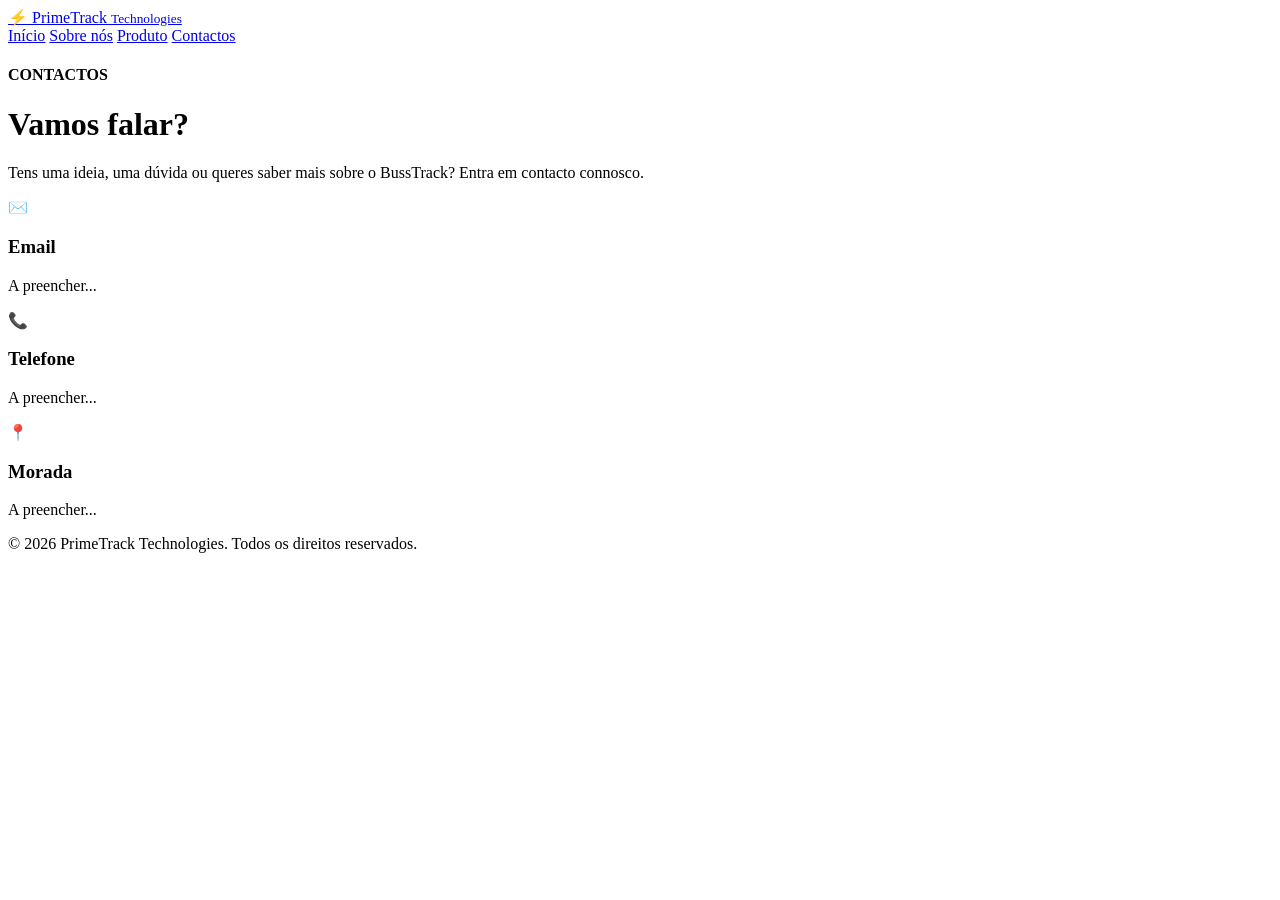
==== contactos.html @ 8f0a6c94 "Add files via upload" ====
<!DOCTYPE html>
<html lang="pt-PT">
<head>
    <meta charset="UTF-8">
    <meta name="viewport" content="width=device-width, initial-scale=1.0">
    <title>Contactos - PrimeTrack Technologies</title>
    <link rel="stylesheet" href="css/style.css">
</head>
<body class="pagina-clara">

    <header class="topo">
        <a href="index.html" class="logo">
            <span class="logo-icon">⚡</span>
            <span class="logo-nome">PrimeTrack</span>
            <small>Technologies</small>
        </a>
        <nav class="menu">
            <a href="index.html">Início</a>
            <a href="sobre.html">Sobre nós</a>
            <a href="produto.html">Produto</a>
            <a href="contactos.html" class="ativo">Contactos</a>
        </nav>
    </header>

    <main class="centro">
        <h4 class="eyebrow">CONTACTOS</h4>
        <h1>Vamos falar?</h1>
        <p class="intro">Tens uma ideia, uma dúvida ou queres saber mais sobre o BussTrack? Entra em contacto connosco.</p>

        <div class="tres-cartoes">
            <div class="cartao"><span class="icone">✉️</span><h3>Email</h3><p>A preencher...</p></div>
            <div class="cartao"><span class="icone">📞</span><h3>Telefone</h3><p>A preencher...</p></div>
            <div class="cartao"><span class="icone">📍</span><h3>Morada</h3><p>A preencher...</p></div>
        </div>
    </main>

    <footer class="rodape">© 2026 PrimeTrack Technologies. Todos os direitos reservados.</footer>

    <script src="js/script.js"></script>
</body>
</html>
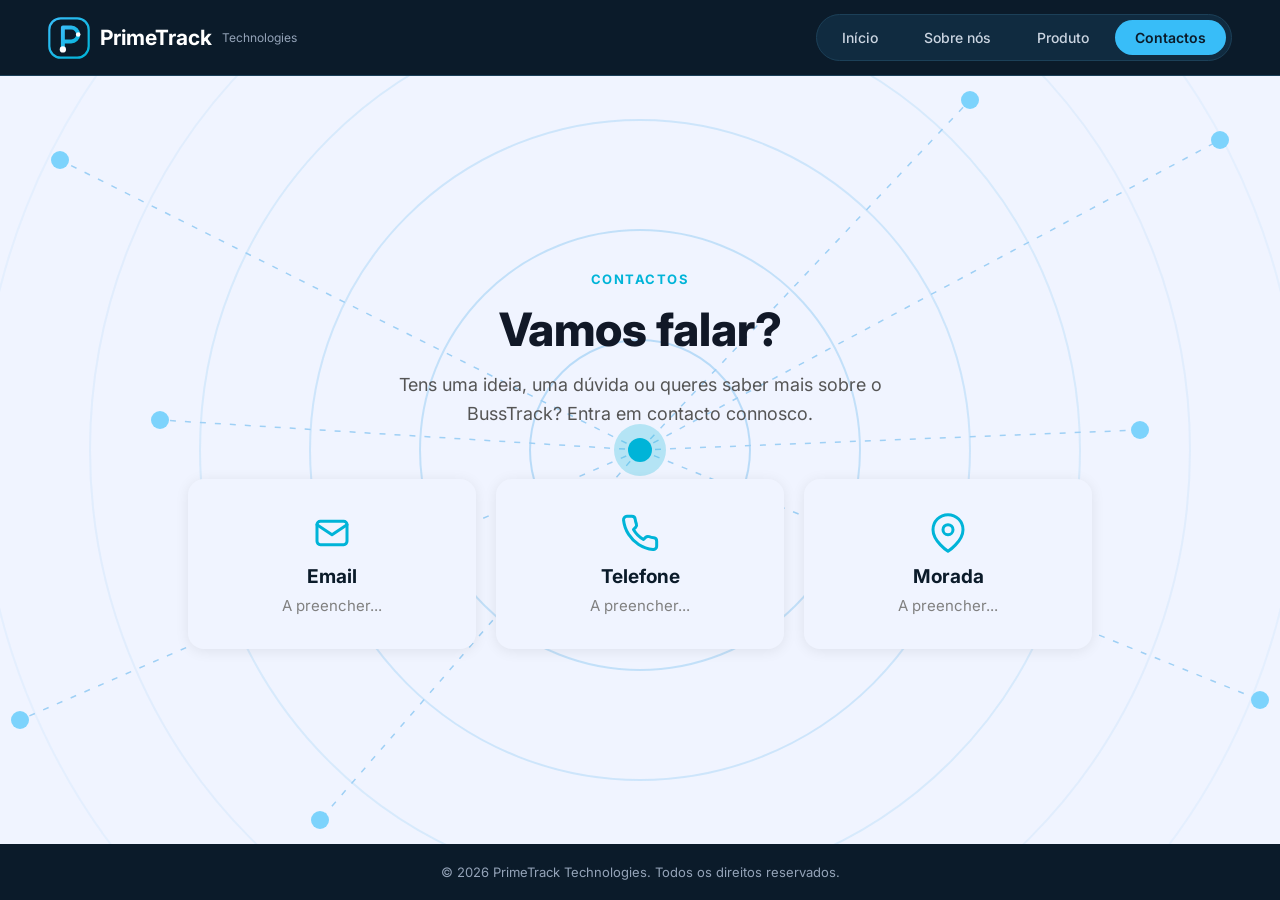
==== commit 2e06c075: "Melhorias na estrutura, design do site. Falta prenecher algumas coisas mas a base está completa!" ====
--- a/contactos.html
+++ b/contactos.html
@@ -4,13 +4,14 @@
     <meta charset="UTF-8">
     <meta name="viewport" content="width=device-width, initial-scale=1.0">
     <title>Contactos - PrimeTrack Technologies</title>
+    <link rel="icon" type="image/svg+xml" href="img/favicon.svg">
     <link rel="stylesheet" href="css/style.css">
 </head>
-<body class="pagina-clara">
+<body class="pagina-clara pagina-contactos">
 
     <header class="topo">
         <a href="index.html" class="logo">
-            <span class="logo-icon">⚡</span>
+            <img class="logo-img" src="img/logo.svg" alt="Logótipo PrimeTrack Technologies">
             <span class="logo-nome">PrimeTrack</span>
             <small>Technologies</small>
         </a>
@@ -28,9 +29,9 @@
         <p class="intro">Tens uma ideia, uma dúvida ou queres saber mais sobre o BussTrack? Entra em contacto connosco.</p>
 
         <div class="tres-cartoes">
-            <div class="cartao"><span class="icone">✉️</span><h3>Email</h3><p>A preencher...</p></div>
-            <div class="cartao"><span class="icone">📞</span><h3>Telefone</h3><p>A preencher...</p></div>
-            <div class="cartao"><span class="icone">📍</span><h3>Morada</h3><p>A preencher...</p></div>
+            <div class="cartao"><span class="icone"><img class="icone-img" src="img/icons/email.svg" alt=""></span><h3>Email</h3><p>A preencher...</p></div>
+            <div class="cartao"><span class="icone"><img class="icone-img" src="img/icons/telefone.svg" alt=""></span><h3>Telefone</h3><p>A preencher...</p></div>
+            <div class="cartao"><span class="icone"><img class="icone-img" src="img/icons/morada.svg" alt=""></span><h3>Morada</h3><p>A preencher...</p></div>
         </div>
     </main>
 
--- a/css/style.css
+++ b/css/style.css
@@ -0,0 +1,487 @@
+/* =========================================
+   PrimeTrack Technologies - style.css
+   Mesmas cores e fontes do BussTrack
+   ========================================= */
+@import url('https://fonts.googleapis.com/css2?family=Inter:wght@400;500;600;700;800&family=Montserrat:wght@600&display=swap');
+
+:root {
+    --azul-escuro: #0b1b2a;
+    --azul-caixa: #0b2a3b;
+    --azul-borda: #006b91;
+    --ciano: #38bdf8;
+    --ciano-forte: #00b4d8;
+    --texto: #111827;
+    --cinza: #94a3b8;
+    --cinza-claro: #cbd5e1;
+    --fundo-claro: #f0f4ff;
+}
+
+* { margin: 0; padding: 0; box-sizing: border-box; }
+
+body {
+    font-family: 'Inter', Arial, sans-serif;
+    color: var(--texto);
+    background: white;
+    min-height: 100vh;
+    display: flex;
+    flex-direction: column;
+}
+a { text-decoration: none; color: inherit; }
+
+/* =========================================
+   TOPO
+   ========================================= */
+.topo {
+    height: 76px;
+    flex-shrink: 0;
+    display: flex;
+    align-items: center;
+    justify-content: space-between;
+    padding: 0 48px;
+    background-color: var(--azul-escuro);
+    color: white;
+    border-bottom: 1px solid #1c4058;
+}
+.logo { display: flex; align-items: center; gap: 10px; }
+.logo-img { width: 42px; height: 42px; }
+.logo-nome { font-size: 21px; font-weight: 700; }
+.logo small { font-size: 12px; color: var(--cinza); }
+
+.menu {
+    display: flex;
+    gap: 6px;
+    background-color: #102b40;
+    border: 1px solid #1c4058;
+    border-radius: 50px;
+    padding: 5px;
+}
+.menu a {
+    padding: 9px 20px;
+    border-radius: 50px;
+    font-size: 14px;
+    font-weight: 500;
+    color: var(--cinza-claro);
+    transition: all .2s;
+}
+.menu a:hover { color: var(--ciano); }
+.menu a.ativo { background-color: var(--ciano); color: var(--azul-escuro); font-weight: 600; }
+
+/* =========================================
+   ELEMENTOS COMUNS
+   ========================================= */
+.eyebrow {
+    color: var(--ciano-forte);
+    font-size: 13px;
+    font-weight: 700;
+    letter-spacing: 1.5px;
+    margin-bottom: 14px;
+}
+.badge {
+    display: inline-block;
+    padding: 8px 16px;
+    background-color: #102b40;
+    border: 1px solid #1c4058;
+    border-radius: 50px;
+    color: var(--ciano);
+    font-size: 13px;
+    font-weight: 500;
+    margin-bottom: 22px;
+}
+.botoes { display: flex; gap: 14px; flex-wrap: wrap; }
+.btn-primario, .btn-secundario {
+    display: inline-block;
+    padding: 14px 26px;
+    border-radius: 8px;
+    font-weight: 700;
+    font-size: 15px;
+    transition: all .25s;
+}
+.btn-primario { background-color: var(--ciano); color: var(--azul-escuro); }
+.btn-secundario { border: 1px solid #475569; color: white; }
+.btn-primario:hover {
+    background-color: #0ea5e9;
+    transform: translateY(-3px);
+    box-shadow: 0 0 10px #0d4579, 0 0 30px #0d4579;
+}
+.btn-secundario:hover { background-color: #1e293b; transform: translateY(-3px); }
+.btn-grande { padding: 18px 34px; font-size: 16px; margin-top: 30px; font-family: 'Montserrat', 'Inter', sans-serif; }
+
+/* =========================================
+   INÍCIO (metade escura / metade clara)
+   ========================================= */
+.split { flex: 1; display: grid; grid-template-columns: 1.1fr .9fr; }
+.split-esq {
+    position: relative;
+    isolation: isolate;
+    background-color: var(--azul-escuro);
+    color: white;
+    padding: 70px 70px;
+    display: flex;
+    flex-direction: column;
+    align-items: flex-start;
+    justify-content: center;
+}
+.split-esq::before {
+    content: '';
+    position: absolute;
+    inset: 0;
+    z-index: -1;
+    pointer-events: none;
+    background-image:
+        linear-gradient(rgba(56,189,248,.08) 1px, transparent 1px),
+        linear-gradient(90deg, rgba(56,189,248,.08) 1px, transparent 1px);
+    background-size: 50px 50px;
+}
+.split-esq h1 { font-size: 54px; line-height: 1.08; margin-bottom: 22px; font-weight: 800; }
+.split-esq h1 span { color: var(--ciano); }
+.split-esq p { font-size: 18px; line-height: 1.6; color: var(--cinza-claro); margin-bottom: 34px; max-width: 540px; }
+
+.split-dir {
+    background-color: var(--fundo-claro);
+    padding: 70px 60px;
+    display: flex;
+    flex-direction: column;
+    justify-content: center;
+    gap: 16px;
+}
+.atalho {
+    display: flex;
+    align-items: center;
+    gap: 22px;
+    background: white;
+    border-radius: 16px;
+    padding: 24px 28px;
+    box-shadow: 0 2px 14px rgba(0,0,0,.08);
+    border: 1px solid transparent;
+    transition: all .25s;
+}
+.atalho:hover { transform: translateX(8px); border-color: var(--ciano-forte); box-shadow: 0 8px 24px rgba(0,0,0,.12); }
+.atalho .num { font-size: 30px; font-weight: 800; color: var(--ciano-forte); }
+.atalho div { flex: 1; }
+.atalho h3 { font-size: 19px; color: var(--azul-escuro); margin-bottom: 4px; }
+.atalho p { font-size: 14px; color: #666; }
+.atalho .seta { font-size: 24px; color: var(--ciano-forte); }
+
+/* =========================================
+   PÁGINAS COM DUAS COLUNAS (Sobre, Produto)
+   ========================================= */
+.duas-colunas {
+    flex: 1;
+    display: grid;
+    grid-template-columns: 1.1fr 1fr;
+    align-items: center;
+    gap: 80px;
+    max-width: 1250px;
+    width: 100%;
+    margin: 0 auto;
+    padding: 60px 48px;
+}
+.col-texto h1 { font-size: 50px; font-weight: 800; line-height: 1.1; margin-bottom: 22px; }
+.col-texto > p { font-size: 18px; line-height: 1.7; margin-bottom: 14px; }
+
+/* Sobre nós (claro) */
+.pagina-clara .col-texto > p { color: #555; }
+.etiquetas { display: flex; gap: 10px; margin-top: 26px; flex-wrap: wrap; }
+.etiquetas span {
+    padding: 9px 20px;
+    border-radius: 50px;
+    background: var(--fundo-claro);
+    border: 1px solid #d3dcf5;
+    color: var(--azul-escuro);
+    font-weight: 600;
+    font-size: 14px;
+}
+.col-cartoes { display: flex; flex-direction: column; gap: 18px; }
+.linha-cartao {
+    display: flex;
+    gap: 22px;
+    align-items: flex-start;
+    background: var(--fundo-claro);
+    border-radius: 16px;
+    padding: 28px;
+    box-shadow: 0 2px 14px rgba(0,0,0,.08);
+}
+.linha-cartao .icone { font-size: 34px; }
+.linha-cartao h3 { font-size: 20px; color: var(--azul-escuro); margin-bottom: 8px; }
+.linha-cartao p { font-size: 15px; line-height: 1.6; color: #555; }
+.linha-cartao.destaque { background: var(--azul-escuro); }
+.linha-cartao.destaque h3 { color: white; }
+.linha-cartao.destaque p { color: var(--cinza-claro); }
+.link-seta { display: inline-block; margin-top: 12px; color: var(--ciano); font-weight: 600; font-size: 15px; }
+.link-seta:hover { text-decoration: underline; }
+
+/* Produto (escuro) */
+.pagina-escura { background-color: var(--azul-escuro); color: white; }
+.pagina-escura .col-texto > p { color: var(--cinza-claro); }
+.par-caixas { display: grid; grid-template-columns: 1fr 1fr; gap: 16px; margin-top: 26px; }
+.caixa-escura {
+    background-color: var(--azul-caixa);
+    border: 1px solid var(--azul-borda);
+    border-radius: 16px;
+    padding: 22px;
+}
+.caixa-escura h3 { font-size: 18px; display: flex; align-items: center; gap: 10px; margin-bottom: 10px; }
+.caixa-escura p { font-size: 15px; line-height: 1.6; color: var(--cinza-claro); }
+.fundo-simb, .fundo-verde {
+    width: 30px; height: 30px;
+    border-radius: 6px;
+    display: inline-flex;
+    align-items: center;
+    justify-content: center;
+    font-size: 14px;
+}
+.fundo-simb { background-color: rgba(255,0,0,.3); }
+.fundo-verde { background-color: rgba(0,180,216,.3); }
+
+.col-visual { display: flex; justify-content: center; }
+.phone {
+    width: 300px;
+    height: 560px;
+    background-color: #111827;
+    border: 8px solid #1f2937;
+    border-radius: 40px;
+    position: relative;
+    overflow: hidden;
+    box-shadow: 0 0 20px 30px rgba(0,0,0,.35);
+    display: flex;
+    flex-direction: column;
+}
+.phone-top {
+    width: 110px; height: 25px;
+    background-color: #1f2937;
+    border-radius: 0 0 18px 18px;
+    position: absolute;
+    top: 0; left: 50%;
+    transform: translateX(-50%);
+    z-index: 10;
+}
+.map {
+    width: 100%; height: 70%;
+    background-color: #334155;
+    background-image:
+        linear-gradient(rgba(255,255,255,.06) 1px, transparent 1px),
+        linear-gradient(90deg, rgba(255,255,255,.06) 1px, transparent 1px);
+    background-size: 40px 40px;
+    position: relative;
+    overflow: hidden;
+}
+.route {
+    position: absolute;
+    left: 12%; top: 18%;
+    width: 70%; height: 55%;
+    border: 5px solid var(--ciano);
+    border-right-color: transparent;
+    border-bottom-color: transparent;
+    border-radius: 30px 0 0 0;
+    opacity: .85;
+}
+.bus {
+    position: absolute;
+    width: 22px; height: 22px;
+    background-color: var(--ciano);
+    border: 4px solid white;
+    border-radius: 50%;
+    box-shadow: 0 0 0 8px rgba(56,189,248,.3);
+    animation: bus-move 6s ease-in-out infinite alternate;
+}
+@keyframes bus-move {
+    0%   { left: calc(12% - 9px); top: 60%; }
+    50%  { left: calc(12% - 9px); top: 15%; }
+    100% { left: 78%; top: 15%; }
+}
+.bus-info {
+    text-align: center;
+    width: calc(100% - 32px);
+    background-color: #122232;
+    color: white;
+    padding: 16px 18px;
+    border-radius: 18px;
+    position: absolute;
+    bottom: 16px; left: 16px;
+    box-shadow: 0 10px 25px rgba(0,0,0,.4);
+}
+.bus-info strong { font-size: 15px; }
+.bus-info p { font-size: 13px; color: var(--cinza); }
+.bus-info b { color: var(--ciano); }
+.bus-info-top { display: flex; align-items: center; justify-content: space-between; margin-bottom: 6px; }
+.badge-live { font-size: 11px; font-weight: 700; color: var(--ciano); letter-spacing: .5px; }
+
+/* =========================================
+   CONTACTOS
+   ========================================= */
+.centro {
+    flex: 1;
+    background-color: white;
+    max-width: 1000px;
+    width: 100%;
+    margin: 0 auto;
+    padding: 70px 48px;
+    text-align: center;
+    display: flex;
+    flex-direction: column;
+    align-items: center;
+    justify-content: center;
+}
+.centro h1 { font-size: 46px; font-weight: 800; margin-bottom: 14px; }
+.intro { font-size: 18px; line-height: 1.6; color: #555; max-width: 560px; }
+.tres-cartoes { display: grid; grid-template-columns: repeat(3, 1fr); gap: 20px; margin-top: 50px; width: 100%; }
+.cartao {
+    background: var(--fundo-claro);
+    border-radius: 16px;
+    padding: 34px 20px;
+    box-shadow: 0 2px 14px rgba(0,0,0,.08);
+}
+.cartao .icone { font-size: 34px; display: block; margin-bottom: 12px; }
+.cartao h3 { font-size: 19px; color: var(--azul-escuro); margin-bottom: 8px; }
+.cartao p { color: gray; font-size: 15px; }
+.rodape {
+    background-color: var(--azul-escuro);
+    color: var(--cinza);
+    text-align: center;
+    padding: 20px;
+    font-size: 13px;
+}
+
+/* =========================================
+   RESPONSIVO
+   ========================================= */
+@media (max-width: 900px) {
+    .topo { padding: 0 20px; height: auto; flex-direction: column; gap: 12px; padding-top: 14px; padding-bottom: 14px; }
+    .menu { flex-wrap: wrap; justify-content: center; }
+    .menu a { padding: 8px 14px; }
+    .split, .duas-colunas { grid-template-columns: 1fr; }
+    .split-esq, .split-dir { padding: 50px 24px; }
+    .split-esq h1 { font-size: 38px; }
+    .duas-colunas { gap: 50px; padding: 50px 24px; }
+    .col-texto h1 { font-size: 38px; }
+    .par-caixas, .tres-cartoes { grid-template-columns: 1fr; }
+}
+
+/* =========================================
+   ÍCONES, LOGÓTIPO E FUNDOS
+   ========================================= */
+.icone-img { width: 36px; height: 36px; display: block; }
+.mini { width: 18px; height: 18px; display: block; }
+.cartao .icone { display: block; margin-bottom: 12px; }
+.cartao .icone-img { margin: 0 auto; width: 40px; height: 40px; }
+
+/* Imagem de fundo de cada página (menos o início): fica fixa por trás do conteúdo */
+.pagina-sobre, .pagina-produto, .pagina-contactos { isolation: isolate; }
+.pagina-sobre::before, .pagina-produto::before, .pagina-contactos::before {
+    content: '';
+    position: fixed;
+    inset: 0;
+    z-index: -1;
+    background-repeat: no-repeat;
+    background-position: center bottom;
+    background-size: cover;
+}
+.pagina-sobre::before     { background-image: url('../img/fundos/sobre.svg'); }
+.pagina-produto::before   { background-image: url('../img/fundos/produto.svg'); }
+.pagina-contactos::before { background-image: url('../img/fundos/contactos.svg'); }
+
+/* o conteúdo fica legível por cima do fundo */
+.pagina-sobre .col-texto {
+    background: rgba(255,255,255,.88);
+    padding: 34px;
+    border-radius: 20px;
+}
+.pagina-produto .col-texto {
+    background: rgba(11,27,42,.82);
+    padding: 34px;
+    border-radius: 20px;
+    backdrop-filter: blur(2px);
+}
+.pagina-contactos .centro { background: transparent; }
+
+/* =========================================
+   TELEMÓVEL DO PRODUTO (detalhes)
+   ========================================= */
+.phone .map { height: 66%; }
+.phone .bus {
+    width: 30px; height: 30px;
+    background-color: var(--ciano);
+    display: flex;
+    align-items: center;
+    justify-content: center;
+    z-index: 3;
+}
+.phone .bus img { width: 16px; height: 16px; }
+.paragem {
+    position: absolute;
+    width: 12px; height: 12px;
+    background: var(--azul-escuro);
+    border: 3px solid var(--ciano);
+    border-radius: 50%;
+    z-index: 2;
+}
+.paragem em {
+    position: absolute;
+    top: 18px; left: 50%;
+    transform: translateX(-50%);
+    font-style: normal;
+    font-size: 10px;
+    font-weight: 600;
+    color: white;
+    background: var(--azul-escuro);
+    padding: 3px 8px;
+    border-radius: 20px;
+    white-space: nowrap;
+}
+.p1 { left: calc(12% - 3px); top: 72%; }
+.p2 { left: calc(12% - 3px); top: 17%; }
+.p3 { left: calc(82% - 6px); top: 17%; }
+.progresso {
+    height: 5px;
+    background: #1f3a52;
+    border-radius: 5px;
+    margin: 4px 0 10px;
+    overflow: hidden;
+}
+.progresso span {
+    display: block;
+    height: 100%;
+    width: 70%;
+    background: var(--ciano);
+    border-radius: 5px;
+    animation: encher 6s ease-in-out infinite alternate;
+}
+@keyframes encher { from { width: 25%; } to { width: 85%; } }
+
+.phone .bus-info-top { gap: 10px; }
+.phone .bus-info strong { font-size: 14px; white-space: nowrap; }
+.phone .badge-live { white-space: nowrap; }
+
+/* =========================================
+   TELEMÓVEL
+   ========================================= */
+@media (max-width: 900px) {
+    .topo { gap: 10px; padding: 12px 16px; }
+    .logo-img { width: 36px; height: 36px; }
+    .logo-nome { font-size: 19px; }
+    /* menu numa única linha, com os 4 botões do mesmo tamanho */
+    .menu { width: 100%; flex-wrap: nowrap; gap: 2px; padding: 4px; }
+    .menu a { flex: 1; text-align: center; padding: 9px 2px; font-size: 13px; white-space: nowrap; }
+
+    .split-esq, .split-dir { padding: 40px 20px; }
+    .split-esq h1 { font-size: 34px; }
+    .split-esq p { font-size: 16px; }
+    .atalho { padding: 18px 18px; gap: 14px; }
+
+    .duas-colunas { padding: 24px 16px 40px; gap: 30px; }
+    .col-texto h1 { font-size: 34px; }
+    .col-texto > p { font-size: 16px; }
+    .pagina-sobre .col-texto, .pagina-produto .col-texto { padding: 22px; }
+    .btn-grande { display: block; text-align: center; width: 100%; padding: 16px 20px; }
+
+    .phone { width: 270px; height: 500px; }
+
+    .centro { padding: 40px 16px 50px; }
+    .centro h1 { font-size: 34px; }
+    .intro { font-size: 16px; }
+    .tres-cartoes { margin-top: 30px; gap: 14px; }
+}
+@media (max-width: 380px) {
+    .logo small { display: none; }
+    .menu a { font-size: 12px; }
+}
